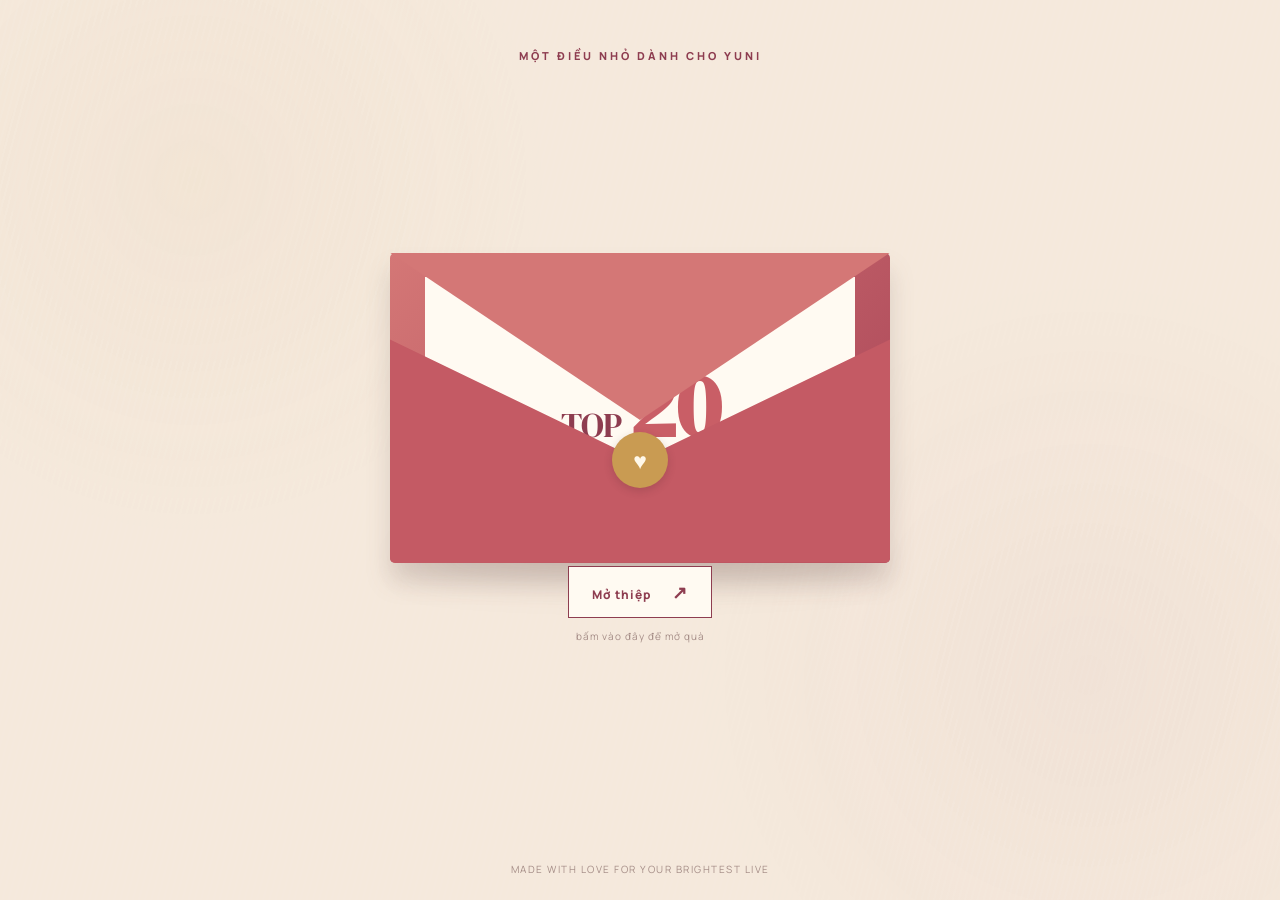
==== Yuni/index.html @ 5e3d09f1 "Create Yuni congratulations card" ====
<!doctype html>
<html lang="vi">
<head>
    <meta charset="UTF-8">
    <meta name="viewport" content="width=device-width, initial-scale=1.0">
    <title>Gửi Yuni | Một tấm thiệp nhỏ</title>
    <link rel="preconnect" href="https://fonts.googleapis.com">
    <link rel="preconnect" href="https://fonts.gstatic.com" crossorigin>
    <link href="https://fonts.googleapis.com/css2?family=DM+Serif+Display:ital@0;1&family=Manrope:wght@400;500;700;800&display=swap" rel="stylesheet">
    <link rel="stylesheet" href="style.css">
</head>
<body>
    <canvas id="celebration"></canvas>
    <div class="paper-texture"></div>
    <main class="scene">
        <p class="topline">Một điều nhỏ dành cho Yuni</p>
        <section id="envelopeScene" class="envelope-scene" aria-label="Tấm thiệp chúc mừng">
            <div class="envelope-shadow"></div>
            <div class="envelope">
                <div class="envelope-back"></div>
                <div class="letter-preview">
                    <p class="preview-small">CONGRATULATIONS</p>
                    <p class="preview-rank">TOP <strong>20</strong></p>
                    <p class="preview-name">Yuni</p>
                </div>
                <div class="flap"></div>
                <div class="envelope-front"></div>
                <div class="seal">♥</div>
            </div>
            <button id="openCard" class="open-button" type="button">Mở thiệp <span>↗</span></button>
            <p class="hint">bấm vào đây để mở quà</p>
        </section>
        <section id="cardContent" class="card-content" aria-live="polite">
            <div class="card-top"><span>01.08.2026</span><span>FOR YUNI</span></div>
            <div class="card-body">
                <div class="photo-corner">
                    <img src="assets/yuni.jpg" alt="Ảnh của Yuni" onerror="this.parentElement.classList.add('empty')">
                    <span>YUNI ♥</span>
                </div>
                <p class="card-kicker">Hôm nay em đã làm được một điều thật đẹp</p>
                <h1>Chúc mừng<br><em>Top 20</em>, Yuni!</h1>
                <div class="gold-line"></div>
                <p id="typedMessage" class="message"></p>
                <p class="signature">Thương em,<br><strong>người luôn tự hào về em ♥</strong></p>
            </div>
            <div class="love-actions">
                <button id="againBtn" class="again-button" type="button">Thả thêm yêu thương <span>✦</span></button>
                <button id="heartBtn" class="again-button heart-button" type="button">Thả iuu iuu <span>♥</span></button>
            </div>
        </section>
        <footer>made with love for your brightest live</footer>
    </main>
    <script src="script.js"></script>
</body>
</html>
---- Yuni/style.css ----
@media(max-width:480px){.scene{padding:26px 14px 18px}.topline{font-size:9px;letter-spacing:2px;text-align:center}.envelope-scene{width:100%;height:390px}.envelope{width:92vw;height:205px}.letter-preview{padding:22px 14px}.preview-small{font-size:8px;letter-spacing:2px}.preview-rank{margin-top:23px;font-size:22px}.preview-rank strong{font-size:61px}.preview-name{margin-top:10px;font-size:20px}.seal{width:46px;height:46px;left:calc(50% - 23px);font-size:19px}.open-button{bottom:22px;font-size:11px;padding:12px 17px}.hint{font-size:9px}.card-content{width:calc(100vw - 24px);padding:10px;margin-top:20px}.card-top{font-size:8px;letter-spacing:1px}.card-body{min-height:430px;padding:48px 17px 28px}.photo-corner{top:12px;right:8px;transform:rotate(4deg) scale(.72)}.card-kicker{font-size:9px;letter-spacing:1px}.card-body h1{font-size:49px;margin:22px 0 18px}.message{font-size:17px;line-height:1.5}.signature{font-size:13px}.love-actions{gap:5px}.again-button{font-size:9px;letter-spacing:.5px}.again-button span{font-size:14px}}
:root{--ink:#292333;--paper:#fffaf2;--rose:#c95e66;--deep-rose:#8e3d50;--gold:#c99b52;--line:#e7d6c6}*{box-sizing:border-box;margin:0;padding:0}body{min-height:100vh;overflow-x:hidden;background:#f5e9dc;color:var(--ink);font-family:'Manrope',sans-serif}#celebration{position:fixed;inset:0;width:100%;height:100%;pointer-events:none;z-index:8}.paper-texture{position:fixed;inset:0;opacity:.3;pointer-events:none;background:radial-gradient(circle at 15% 20%,rgba(201,155,82,.16),transparent 28%),radial-gradient(circle at 85% 75%,rgba(142,61,80,.12),transparent 32%),repeating-linear-gradient(105deg,rgba(255,255,255,.15) 0 2px,transparent 2px 6px);z-index:0}.scene{position:relative;z-index:1;min-height:100vh;padding:48px 24px 24px;display:flex;flex-direction:column;align-items:center}.topline{font-size:11px;letter-spacing:3px;text-transform:uppercase;color:var(--deep-rose);font-weight:800}.envelope-scene{position:relative;width:min(88vw,590px);height:470px;margin:auto;display:flex;flex-direction:column;align-items:center;justify-content:center}.envelope-shadow{position:absolute;bottom:65px;width:80%;height:35px;background:rgba(87,48,48,.18);filter:blur(18px);border-radius:50%}.envelope{position:relative;width:min(80vw,500px);height:310px;filter:drop-shadow(0 18px 12px rgba(76,48,49,.16));perspective:900px}.envelope-back,.envelope-front{position:absolute;inset:0;background:#b84f5d;border-radius:5px}.envelope-back{background:linear-gradient(135deg,#d47776,#a94457)}.envelope-front{clip-path:polygon(0 28%,50% 67%,100% 28%,100% 100%,0 100%);background:#c45a64;z-index:4}.flap{position:absolute;inset:0 0 auto;height:72%;background:#d47776;clip-path:polygon(0 0,100% 0,50% 75%);transform-origin:top;transition:transform .9s cubic-bezier(.2,.75,.25,1);z-index:5}.letter-preview{position:absolute;left:7%;right:7%;top:8%;height:90%;padding:35px 25px;background:var(--paper);text-align:center;z-index:2;transition:transform 1s cubic-bezier(.2,.75,.25,1)}.preview-small{font-size:10px;letter-spacing:3px;color:var(--gold);font-weight:800}.preview-rank{margin-top:45px;color:var(--deep-rose);font:34px 'DM Serif Display',serif}.preview-rank strong{font-size:88px;line-height:.8;color:var(--rose)}.preview-name{margin-top:22px;font:italic 24px 'DM Serif Display',serif;color:var(--deep-rose)}.seal{position:absolute;z-index:7;left:calc(50% - 28px);top:58%;width:56px;height:56px;border-radius:50%;display:grid;place-items:center;background:var(--gold);color:#fff8e9;font-size:23px;box-shadow:0 3px 8px rgba(75,34,38,.2);transition:.4s}.open-button{position:absolute;bottom:25px;padding:13px 23px;border:1px solid var(--deep-rose);background:var(--paper);color:var(--deep-rose);font:800 12px 'Manrope',sans-serif;letter-spacing:1px;cursor:pointer;transition:.25s}.open-button:hover{background:var(--deep-rose);color:white;transform:translateY(-3px)}.open-button span{margin-left:18px;font-size:18px}.hint{position:absolute;bottom:0;font-size:10px;color:#a58d87;letter-spacing:1px}.envelope-scene.open .flap{transform:rotateX(180deg);z-index:1}.envelope-scene.open .letter-preview{transform:translateY(-180px);z-index:6}.envelope-scene.open .seal{opacity:0;transform:scale(.5)}.card-content{display:none;width:min(90vw,620px);min-height:550px;margin:30px auto;padding:18px;background:var(--paper);border:1px solid var(--line);box-shadow:0 18px 35px rgba(76,48,49,.14);animation:cardIn .8s ease-out both}.card-content.visible{display:block}.card-top{display:flex;justify-content:space-between;padding-bottom:16px;border-bottom:1px solid var(--line);font-size:10px;letter-spacing:2px;color:var(--gold);font-weight:800}.card-body{position:relative;min-height:455px;padding:52px 7%;border:1px solid var(--line);border-top:0;text-align:center}.card-kicker{font-size:11px;letter-spacing:1.5px;text-transform:uppercase;color:var(--deep-rose);font-weight:800}.card-body h1{margin:24px 0 20px;font:400 clamp(48px,8vw,74px)/.9 'DM Serif Display',serif}.card-body h1 em{color:var(--rose);font-style:italic}.gold-line{width:44px;height:2px;margin:0 auto 28px;background:var(--gold)}.message{max-width:450px;margin:auto;font:20px/1.6 'DM Serif Display',serif;color:#5f5054}.signature{margin-top:28px;color:#967c75;font:italic 14px/1.7 'DM Serif Display',serif}.signature strong{color:var(--deep-rose);font-weight:400}.photo-corner{position:absolute;top:22px;right:22px;width:92px;padding:6px 6px 8px;background:#fff;box-shadow:0 5px 12px rgba(76,48,49,.18);transform:rotate(6deg);z-index:2}.photo-corner img{display:block;width:80px;height:92px;object-fit:cover;background:#f1d8c9}.photo-corner span{display:block;margin-top:5px;color:var(--deep-rose);font:800 8px 'Manrope',sans-serif;letter-spacing:1px;text-align:center}.photo-corner.empty{display:none}.love-actions{display:flex;justify-content:center;gap:24px}.again-button{display:block;margin:20px 0 0;background:transparent;color:var(--rose);font:800 11px 'Manrope',sans-serif;letter-spacing:1px;cursor:pointer}.again-button span{font-size:16px;margin-left:5px}.heart-button{color:#a52d55}footer{margin-top:auto;color:#a58d87;font-size:10px;letter-spacing:1.5px;text-transform:uppercase}@keyframes cardIn{from{opacity:0;transform:translateY(35px) scale(.97)}to{opacity:1;transform:none}}@media(max-width:600px){.scene{padding-top:30px}.envelope-scene{height:420px}.envelope{height:230px}.letter-preview{padding-top:25px}.preview-rank{margin-top:25px;font-size:25px}.preview-rank strong{font-size:68px}.preview-name{margin-top:12px}.card-content{min-height:500px}.card-body{min-height:405px;padding:40px 6%}.message{font-size:18px}.signature{margin-top:20px}.love-actions{gap:12px;flex-wrap:wrap}.photo-corner{top:16px;right:12px;transform:rotate(4deg) scale(.82);transform-origin:top right}}
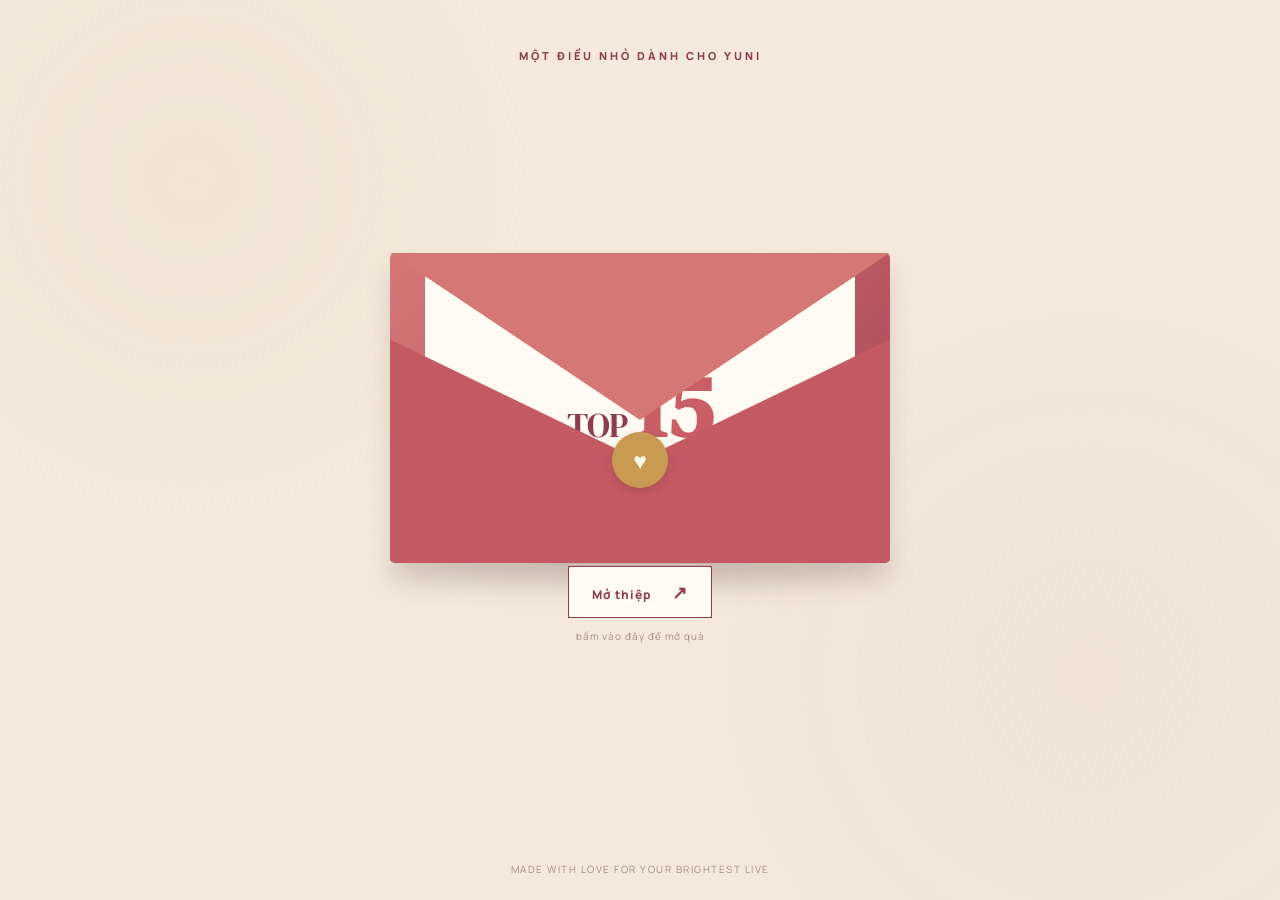
==== commit a2d9ba0b: "Update Yuni card to top 15 and restore photo" ====
--- a/Yuni/index.html
+++ b/Yuni/index.html
@@ -20,7 +20,7 @@
                 <div class="envelope-back"></div>
                 <div class="letter-preview">
                     <p class="preview-small">CONGRATULATIONS</p>
-                    <p class="preview-rank">TOP <strong>20</strong></p>
+                    <p class="preview-rank">TOP <strong>15</strong></p>
                     <p class="preview-name">Yuni</p>
                 </div>
                 <div class="flap"></div>
@@ -38,7 +38,7 @@
                     <span>YUNI ♥</span>
                 </div>
                 <p class="card-kicker">Hôm nay em đã làm được một điều thật đẹp</p>
-                <h1>Chúc mừng<br><em>Top 20</em>, Yuni!</h1>
+                <h1>Chúc mừng<br><em>Top 15</em>, Yuni!</h1>
                 <div class="gold-line"></div>
                 <p id="typedMessage" class="message"></p>
                 <p class="signature">Thương em,<br><strong>người luôn tự hào về em ♥</strong></p>
